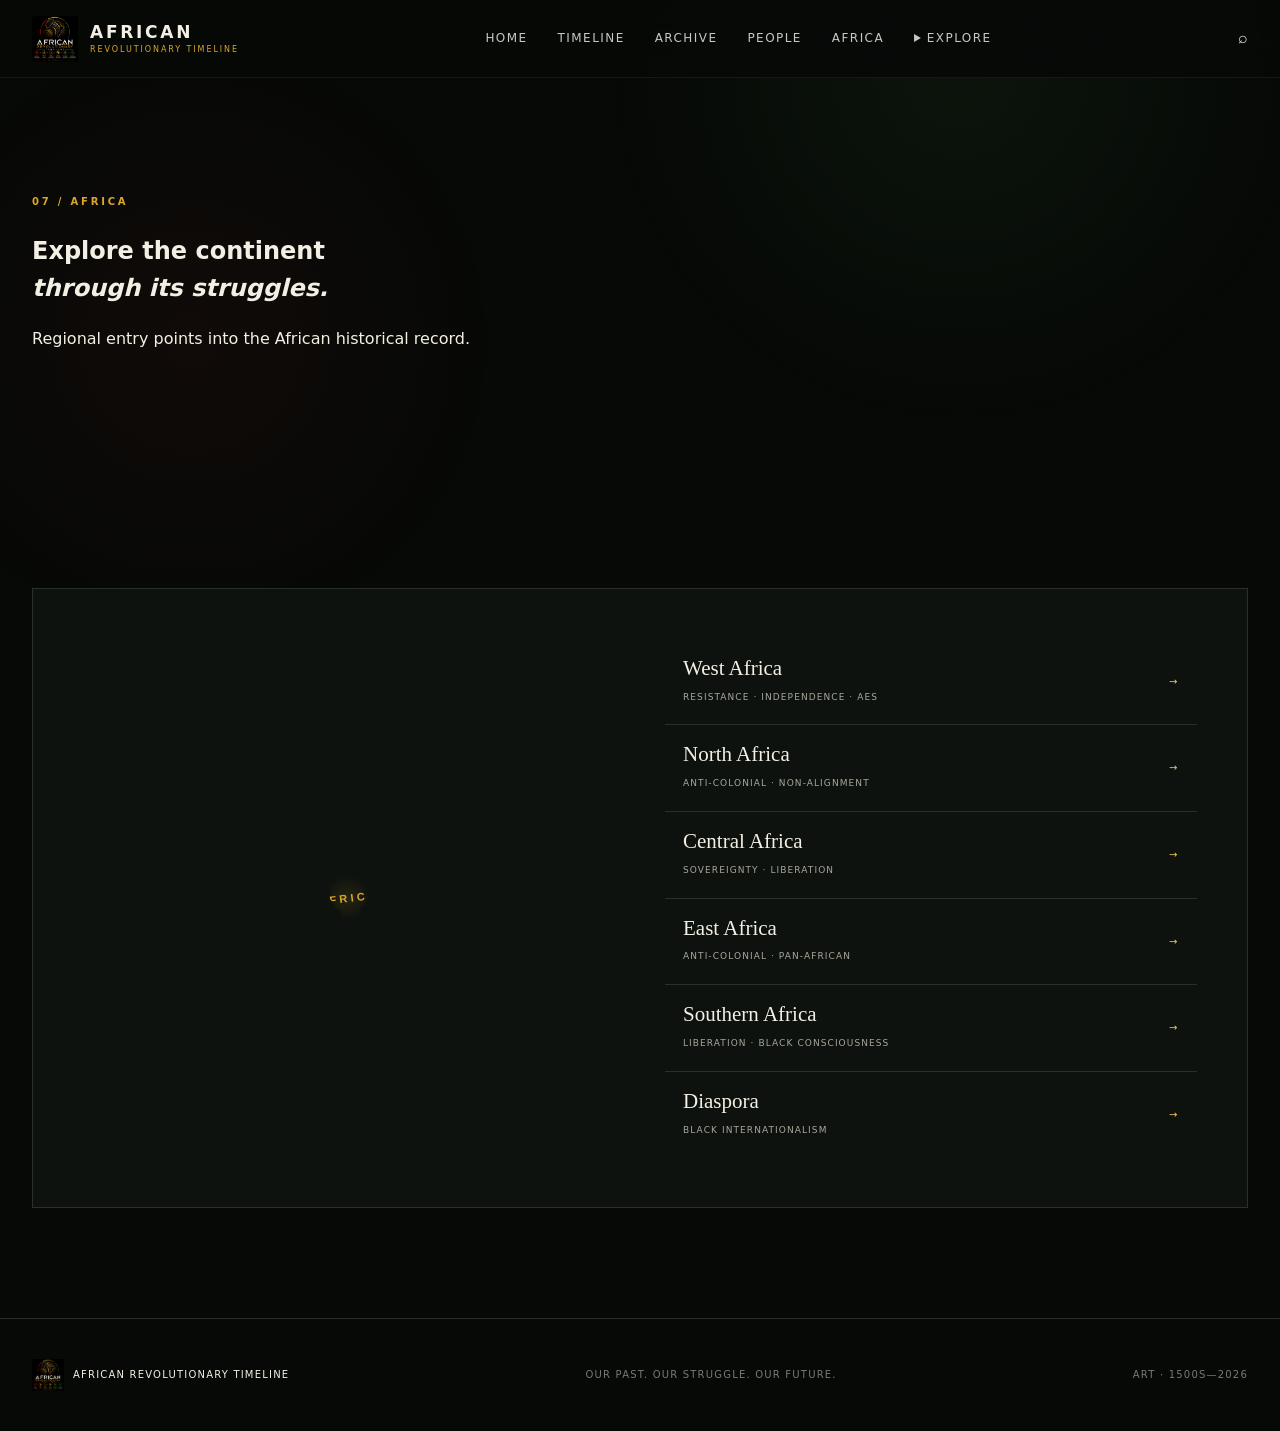
==== africa.html @ ce46e67d "refactor: split ART Africa into page" ====
<!doctype html><html lang="en"><head><meta charset="utf-8"><meta name="viewport" content="width=device-width,initial-scale=1"><title>Africa · African Revolutionary Timeline</title><link rel="icon" href="logo.png"><link rel="stylesheet" href="styles.css"></head><body><header class="site-header"><a class="brand" href="index.html"><img src="logo.png" alt=""><span><strong>AFRICAN</strong><small>REVOLUTIONARY TIMELINE</small></span></a><nav class="nav"><a href="index.html">Home</a><a href="timeline.html">Timeline</a><a href="archive.html">Archive</a><a href="people.html">People</a><a href="africa.html" aria-current="page">Africa</a><details class="nav-more"><summary>Explore</summary><div class="nav-menu"><a href="decolonisation.html">Decolonisation</a><a href="liberation.html">Liberation</a><a href="sovereignty.html">Sovereignty</a><a href="research.html">Research</a><a href="global-map.html">Global Map</a><a href="modern.html">Modern Era</a><a href="sources.html">Sources</a></div></details></nav><a class="header-search" href="timeline.html#timelineSearch">⌕</a></header><main><section class="section-pad page-intro"><span class="section-kicker">07 / AFRICA</span><h1>Explore the continent<br><em>through its struggles.</em></h1><p>Regional entry points into the African historical record.</p></section><section class="map-section section-pad"><div class="africa-panel"><div class="africa-shape" aria-label="Stylised map of Africa"><span>AFRICA</span></div><div class="region-list" id="regionList"></div></div></section></main><footer class="site-footer"><div class="footer-brand"><img src="logo.png" alt=""><span>AFRICAN REVOLUTIONARY TIMELINE</span></div><p>Our past. Our struggle. Our future.</p><span>ART · 1500s—2026</span></footer><script src="data.js"></script><script src="knowledge.js"></script><script src="sources.js"></script><script src="phase3-data.js"></script><script src="phase4-data.js"></script><script src="phase5-data.js"></script><script src="phase6-data.js"></script><script src="phase7-data.js"></script><script src="phase8-data.js"></script><script src="phase8-init.js"></script><script src="phase9-init.js"></script><script src="app.js"></script></body></html>
---- styles.css ----
:root{--bg:#070907;--panel:#0e120e;--panel2:#141a14;--text:#f3efe4;--muted:#a9a79c;--gold:#d9a72b;--gold2:#f0c65b;--red:#c9362d;--green:#3d8b45;--line:#293029;--max:1280px}*{box-sizing:border-box}html{scroll-behavior:smooth}body{margin:0;background:var(--bg);color:var(--text);font-family:Inter,ui-sans-serif,system-ui,-apple-system,BlinkMacSystemFont,"Segoe UI",sans-serif;line-height:1.55}body:before{content:"";position:fixed;inset:0;pointer-events:none;background:radial-gradient(circle at 75% 8%,rgba(61,139,69,.09),transparent 28%),radial-gradient(circle at 15% 38%,rgba(201,54,45,.05),transparent 25%);z-index:-1}a{color:inherit;text-decoration:none}button,input,select{font:inherit}.section-pad{max-width:var(--max);margin:auto;padding:110px 32px}.site-header{position:sticky;top:0;z-index:20;height:78px;padding:0 32px;display:flex;align-items:center;justify-content:space-between;background:rgba(7,9,7,.9);backdrop-filter:blur(18px);border-bottom:1px solid rgba(255,255,255,.06)}.brand{display:flex;align-items:center;gap:12px}.brand img{width:46px;height:46px;object-fit:contain}.brand span{display:flex;flex-direction:column;line-height:1}.brand strong{font-size:17px;letter-spacing:.16em}.brand small{margin-top:5px;font-size:8px;letter-spacing:.24em;color:var(--gold)}.nav{display:flex;gap:30px;font-size:12px;text-transform:uppercase;letter-spacing:.12em;color:#c8c8bf}.nav a:hover,.text-link:hover{color:var(--gold2)}.search-toggle{background:none;border:0;color:var(--text);font-size:27px;cursor:pointer}.hero{min-height:calc(100vh - 78px);display:grid;grid-template-columns:1fr .9fr;align-items:center;padding-top:70px;padding-bottom:80px}.eyebrow,.section-kicker{font-size:10px;text-transform:uppercase;letter-spacing:.28em;color:var(--gold);font-weight:700}.hero h1{font-family:Georgia,serif;font-weight:500;font-size:clamp(74px,11vw,150px);line-height:.82;letter-spacing:-.07em;margin:25px 0}.hero h1 em,.section-heading h2 em,.manifesto h2 em{color:var(--gold);font-style:italic}.hero-lede{max-width:570px;color:var(--muted);font-size:18px}.hero-actions{display:flex;gap:12px;margin-top:34px;flex-wrap:wrap}.button{display:inline-flex;align-items:center;gap:25px;padding:14px 19px;border:1px solid var(--line);text-transform:uppercase;letter-spacing:.12em;font-size:10px;font-weight:700}.button-primary{background:var(--gold);color:#0a0c08;border-color:var(--gold)}.button-primary:hover{background:var(--gold2)}.button-ghost:hover{border-color:var(--gold)}.hero-mark{justify-self:end;position:relative;width:min(44vw,560px);aspect-ratio:1;display:grid;place-items:center}.hero-mark img{position:relative;width:90%;filter:drop-shadow(0 25px 55px rgba(0,0,0,.7))}.ring{position:absolute;border-radius:50%;border:1px solid;inset:8%;opacity:.25}.ring-red{border-color:var(--red);transform:rotate(22deg)}.ring-gold{border-color:var(--gold);inset:3%;transform:rotate(-18deg)}.ring-green{border-color:var(--green);inset:14%;transform:rotate(48deg)}.manifesto{border-top:1px solid var(--line);border-bottom:1px solid var(--line);display:grid;grid-template-columns:1fr 1fr;gap:80px}.manifesto h2,.section-heading h2{font:500 clamp(38px,5vw,64px)/.98 Georgia,serif;letter-spacing:-.045em;margin:17px 0 0}.manifesto p{color:var(--muted);font-size:17px;max-width:590px;align-self:end}.section-heading{display:flex;justify-content:space-between;align-items:end;gap:30px;margin-bottom:40px}.section-intro{max-width:520px;color:var(--muted);font-size:14px}.timeline-tools{display:flex;gap:10px;align-items:center}.search-box{display:flex;align-items:center;gap:9px;border:1px solid var(--line);background:var(--panel);padding:0 13px;height:44px;width:min(370px,45vw)}.search-box input{width:100%;background:none;border:0;outline:0;color:var(--text);font-size:13px}.search-box input::placeholder{color:#72766e}.timeline-tools select{height:44px;background:var(--panel);color:var(--text);border:1px solid var(--line);padding:0 12px}.filter-row{display:flex;gap:8px;flex-wrap:wrap;margin-bottom:38px}.filter-chip{border:1px solid var(--line);background:transparent;color:var(--muted);padding:8px 12px;font-size:10px;text-transform:uppercase;letter-spacing:.11em;cursor:pointer}.filter-chip.active,.filter-chip:hover{border-color:var(--gold);color:var(--gold2)}.timeline{position:relative}.timeline:before{content:"";position:absolute;left:89px;top:0;bottom:0;width:1px;background:linear-gradient(var(--gold),var(--line),transparent)}.timeline-item{display:grid;grid-template-columns:180px 1fr;gap:38px;position:relative;padding:0 0 44px}.timeline-date{text-align:right;color:var(--gold2);font-size:12px;letter-spacing:.08em;padding-top:4px}.timeline-dot{position:absolute;left:84px;top:5px;width:11px;height:11px;border:2px solid var(--gold);background:var(--bg);border-radius:50%;box-shadow:0 0 0 6px var(--bg)}.timeline-card{border:1px solid var(--line);background:linear-gradient(135deg,rgba(255,255,255,.025),transparent);padding:25px 28px;cursor:pointer;transition:.2s}.timeline-card:hover{border-color:#565d53;transform:translateX(4px)}.timeline-card h3{font:500 28px/1.1 Georgia,serif;margin:8px 0}.timeline-card p{margin:8px 0;color:var(--muted);max-width:800px}.meta{display:flex;gap:9px;flex-wrap:wrap}.meta span{font-size:9px;letter-spacing:.12em;text-transform:uppercase;color:#8d9288}.load-more{display:block;margin:10px auto 0;background:none;border:1px solid var(--line);color:var(--text);padding:12px 20px;text-transform:uppercase;font-size:10px;letter-spacing:.16em;cursor:pointer}.independence-section{border-top:1px solid var(--line)}.independence-tools{display:flex;gap:10px;align-items:center;margin-bottom:18px}.table-search{flex:1;min-width:240px;height:44px;background:var(--panel);color:var(--text);border:1px solid var(--line);padding:0 13px;outline:0}.table-search::placeholder{color:#72766e}.independence-tools select{height:44px;background:var(--panel);color:var(--text);border:1px solid var(--line);padding:0 12px}.table-wrap{overflow:auto;border:1px solid var(--line);background:var(--panel)}.independence-table{width:100%;border-collapse:collapse;min-width:920px}.independence-table th,.independence-table td{padding:15px 16px;border-bottom:1px solid var(--line);text-align:left;vertical-align:top}.independence-table th{font-size:9px;text-transform:uppercase;letter-spacing:.13em;color:var(--gold);font-weight:700;background:#101510}.independence-table td{font-size:12px;color:#c9cbc3}.independence-table tbody tr:hover{background:var(--panel2)}.independence-table td:first-child{min-width:155px}.independence-table td strong{font:500 19px/1.1 Georgia,serif;color:var(--text);display:block;margin-bottom:7px}.table-link{border:0;background:none;color:var(--gold2);padding:0;text-transform:uppercase;letter-spacing:.14em;font-size:8px;cursor:pointer}.year-pill{display:inline-block;border:1px solid #4e4326;padding:5px 7px;color:var(--gold2);font-size:9px;letter-spacing:.04em}.empty-state{padding:30px;text-align:center;color:var(--muted)}.people-grid{display:grid;grid-template-columns:repeat(4,1fr);gap:12px}.person-card{min-height:270px;padding:22px;display:flex;flex-direction:column;justify-content:end;position:relative;overflow:hidden;border:1px solid var(--line);background:linear-gradient(155deg,#141814,#090b09)}.person-card:before{content:"";position:absolute;width:170px;height:170px;border:1px solid rgba(217,167,43,.16);border-radius:50%;right:-50px;top:-50px}.person-card:hover{border-color:#5a6057}.person-number{position:absolute;top:20px;left:20px;font-size:9px;color:var(--gold);letter-spacing:.15em}.person-card h3{font:500 27px/1.02 Georgia,serif;margin:0 0 8px}.person-card p{margin:0;color:var(--muted);font-size:12px}.person-card .person-era{margin-top:15px;font-size:9px;color:#777d73;text-transform:uppercase;letter-spacing:.13em}.text-link{font-size:10px;text-transform:uppercase;letter-spacing:.16em;color:var(--gold2)}.era-grid{display:grid;grid-template-columns:repeat(7,1fr);gap:1px;background:var(--line);border:1px solid var(--line)}.era-card{background:var(--panel);padding:23px 18px;min-height:205px}.era-card:hover{background:var(--panel2)}.era-card strong{font-size:10px;color:var(--gold);letter-spacing:.15em}.era-card h3{font:500 23px/1.05 Georgia,serif;margin:24px 0 9px}.era-card p{font-size:11px;color:var(--muted)}.africa-panel{display:grid;grid-template-columns:1fr 1fr;gap:50px;align-items:center;background:var(--panel);border:1px solid var(--line);padding:50px}.africa-shape{aspect-ratio:1/.95;max-width:470px;margin:auto;display:grid;place-items:center;position:relative;background:radial-gradient(ellipse at 47% 50%,rgba(217,167,43,.12),transparent 54%);clip-path:polygon(48% 2%,64% 11%,67% 23%,76% 29%,75% 40%,82% 48%,76% 61%,69% 67%,68% 77%,60% 91%,52% 97%,46% 84%,38% 81%,35% 71%,28% 67%,24% 57%,17% 50%,21% 40%,16% 30%,28% 23%,33% 11%)}.africa-shape:after{content:"";position:absolute;inset:10%;border:1px solid rgba(217,167,43,.35);clip-path:inherit}.africa-shape span{font:700 11px sans-serif;letter-spacing:.3em;color:var(--gold);transform:rotate(-7deg)}.region-list{display:grid;gap:1px;background:var(--line)}.region{background:var(--panel);padding:17px 18px;display:flex;justify-content:space-between;align-items:center;cursor:pointer}.region:hover{background:var(--panel2)}.region strong{font:500 21px Georgia,serif}.region small{color:var(--muted);font-size:9px;text-transform:uppercase;letter-spacing:.12em}.modern-section{display:grid;grid-template-columns:1fr 1fr;gap:80px;align-items:stretch;border-top:1px solid var(--line)}.modern-copy h2{font:500 clamp(55px,7vw,92px)/.88 Georgia,serif;letter-spacing:-.06em;margin:20px 0}.modern-copy p{max-width:550px;color:var(--muted);font-size:17px}.aes-card{background:linear-gradient(145deg,#121e12,#0d100d);border:1px solid rgba(61,139,69,.4);padding:42px;display:flex;flex-direction:column;justify-content:end;min-height:400px;position:relative;overflow:hidden}.aes-card:before{content:"";position:absolute;width:380px;height:380px;border:1px solid rgba(217,167,43,.18);border-radius:50%;right:-140px;top:-130px}.aes-card h3{font:500 52px/.92 Georgia,serif;margin:28px 0}.aes-card>p:last-of-type{color:#8f948b;font-size:10px;letter-spacing:.2em}.aes-countries{display:flex;gap:8px;flex-wrap:wrap;margin-bottom:18px}.aes-countries span{font-size:9px;letter-spacing:.14em;border:1px solid #304330;padding:7px 9px;color:#a9b2a7}.source-grid{display:grid;grid-template-columns:repeat(3,1fr);gap:12px}.source-grid>div{border-top:2px solid var(--gold);padding:20px 0}.source-grid strong{font:500 24px Georgia,serif}.source-grid p{color:var(--muted);font-size:13px}.site-footer{border-top:1px solid var(--line);max-width:var(--max);margin:auto;padding:38px 32px;display:flex;align-items:center;justify-content:space-between;gap:20px;color:#777b74;font-size:10px;text-transform:uppercase;letter-spacing:.12em}.footer-brand{display:flex;align-items:center;gap:9px;color:var(--text)}.footer-brand img{width:32px;height:32px;object-fit:contain}dialog{width:min(760px,calc(100% - 32px));background:#0d110d;color:var(--text);border:1px solid #424b40;padding:0;box-shadow:0 30px 100px rgba(0,0,0,.7)}dialog::backdrop{background:rgba(0,0,0,.78);backdrop-filter:blur(4px)}.dialog-close{position:absolute;right:16px;top:12px;border:0;background:none;color:var(--muted);font-size:30px;cursor:pointer}.dialog-body{padding:50px}.dialog-body .dialog-label{color:var(--gold);font-size:10px;text-transform:uppercase;letter-spacing:.2em}.dialog-body h2{font:500 50px/.95 Georgia,serif;margin:12px 0}.dialog-body p{color:var(--muted);font-size:15px}.dialog-columns{display:grid;grid-template-columns:1fr 1fr;gap:30px;border-top:1px solid var(--line);margin-top:30px;padding-top:25px}.dialog-columns strong{font-size:9px;color:var(--gold);text-transform:uppercase;letter-spacing:.16em}.dialog-columns p{font-size:13px;color:var(--text)}.archive-note{margin-top:28px;padding-top:20px;border-top:1px solid var(--line)}.archive-note strong{font-size:9px;color:var(--gold);text-transform:uppercase;letter-spacing:.16em}.archive-note p{font-size:12px}.section-heading .section-intro{margin:0 0 5px}.independence-section .section-heading{align-items:end}.independence-section .section-heading h2{max-width:700px}@media(max-width:900px){.nav{display:none}.hero{grid-template-columns:1fr}.hero-mark{width:min(80vw,500px);justify-self:center;margin-top:30px}.manifesto,.modern-section{grid-template-columns:1fr;gap:35px}.people-grid{grid-template-columns:repeat(2,1fr)}.era-grid{grid-template-columns:repeat(2,1fr)}.africa-panel{grid-template-columns:1fr;padding:30px}.section-heading{align-items:start;flex-direction:column}.timeline-tools{width:100%}.search-box{width:100%}.timeline-tools select{min-width:120px}.independence-tools{align-items:stretch;flex-direction:column}.independence-tools select{width:100%}.section-intro{max-width:none}}@media(max-width:560px){.section-pad{padding:75px 18px}.site-header{padding:0 18px}.brand small{display:none}.brand img{width:40px}.hero h1{font-size:76px}.people-grid{grid-template-columns:1fr}.era-grid{grid-template-columns:1fr}.timeline:before{left:9px}.timeline-item{grid-template-columns:1fr;padding-left:28px}.timeline-date{text-align:left;padding-left:0}.timeline-dot{left:4px}.timeline-card{padding:20px}.timeline-tools{flex-direction:column;align-items:stretch}.timeline-tools select{width:100%}.source-grid{grid-template-columns:1fr}.site-footer{padding:30px 18px;flex-direction:column;align-items:flex-start}.footer-brand span{font-size:9px}.hero-actions{flex-direction:column;align-items:stretch}.button{justify-content:space-between}.independence-table{min-width:760px}.table-wrap{margin-left:-1px;margin-right:-1px}.section-heading .section-intro{font-size:13px}.dialog-body{padding:35px 24px}.dialog-body h2{font-size:38px}.dialog-columns{grid-template-columns:1fr;gap:8px}}
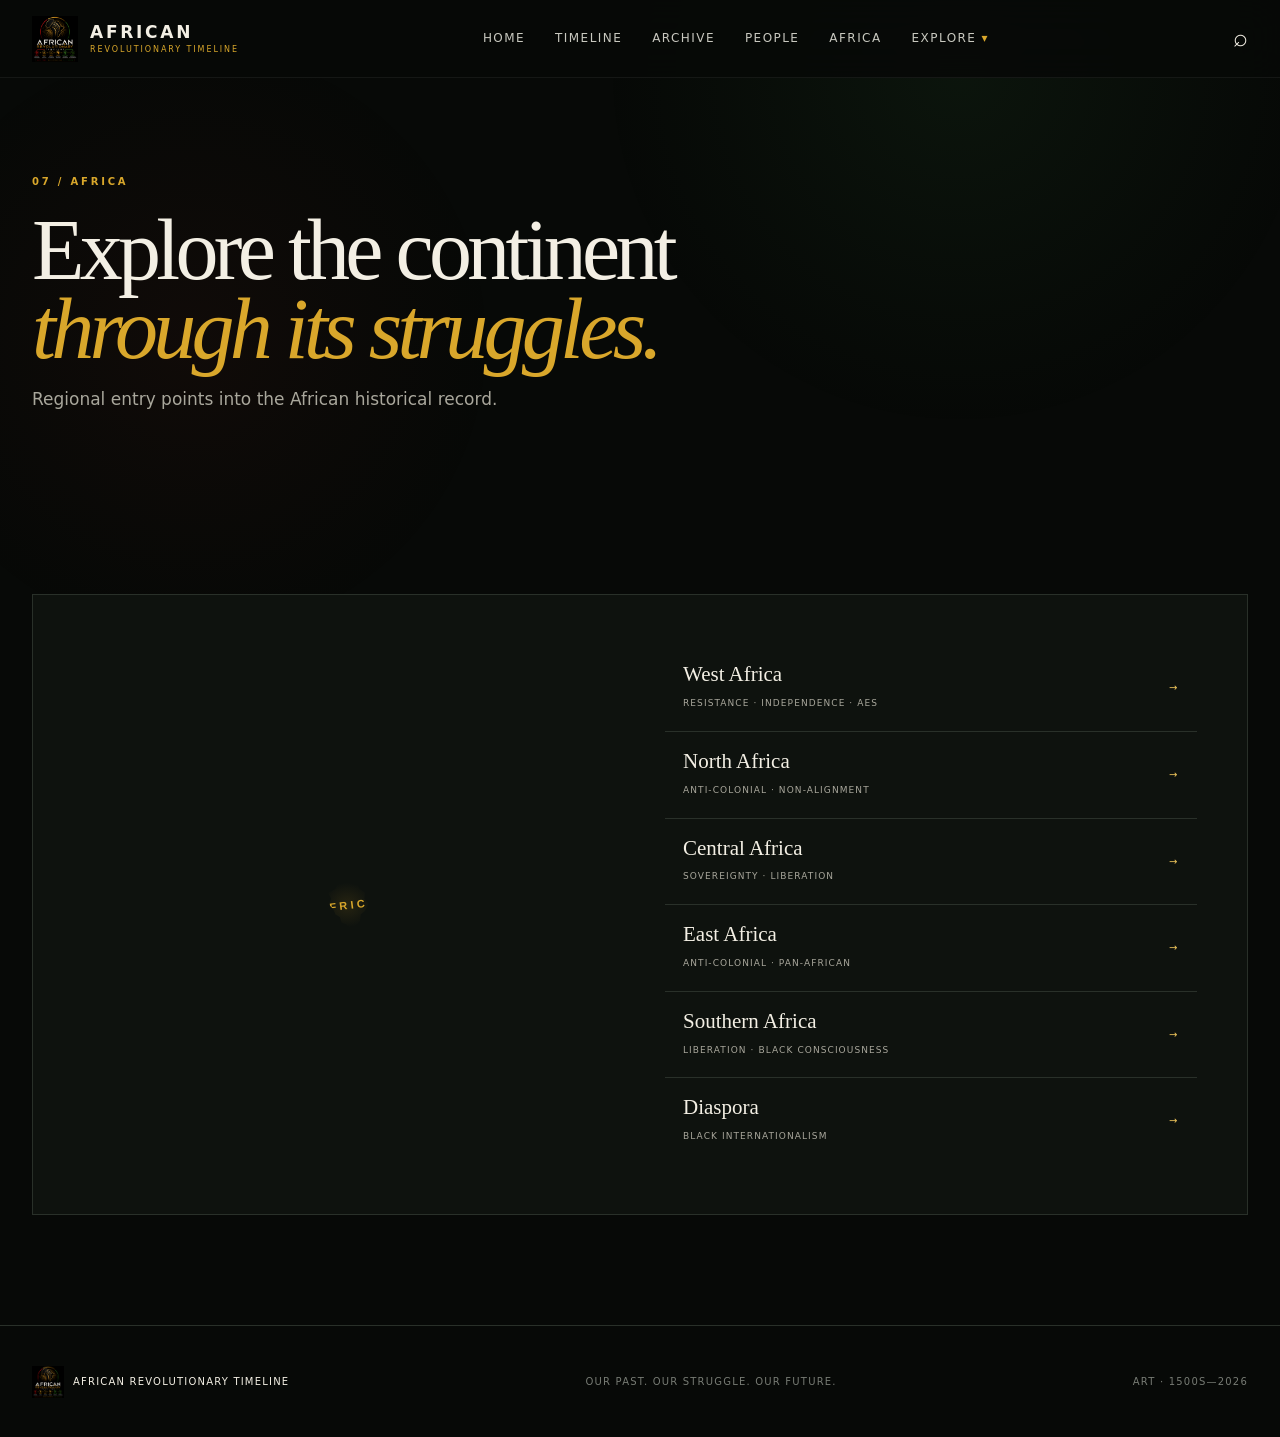
==== commit 3e7b4fac: "style: apply clean page layout to ART Africa" ====
--- a/africa.html
+++ b/africa.html
@@ -1 +1 @@
-<!doctype html><html lang="en"><head><meta charset="utf-8"><meta name="viewport" content="width=device-width,initial-scale=1"><title>Africa · African Revolutionary Timeline</title><link rel="icon" href="logo.png"><link rel="stylesheet" href="styles.css"></head><body><header class="site-header"><a class="brand" href="index.html"><img src="logo.png" alt=""><span><strong>AFRICAN</strong><small>REVOLUTIONARY TIMELINE</small></span></a><nav class="nav"><a href="index.html">Home</a><a href="timeline.html">Timeline</a><a href="archive.html">Archive</a><a href="people.html">People</a><a href="africa.html" aria-current="page">Africa</a><details class="nav-more"><summary>Explore</summary><div class="nav-menu"><a href="decolonisation.html">Decolonisation</a><a href="liberation.html">Liberation</a><a href="sovereignty.html">Sovereignty</a><a href="research.html">Research</a><a href="global-map.html">Global Map</a><a href="modern.html">Modern Era</a><a href="sources.html">Sources</a></div></details></nav><a class="header-search" href="timeline.html#timelineSearch">⌕</a></header><main><section class="section-pad page-intro"><span class="section-kicker">07 / AFRICA</span><h1>Explore the continent<br><em>through its struggles.</em></h1><p>Regional entry points into the African historical record.</p></section><section class="map-section section-pad"><div class="africa-panel"><div class="africa-shape" aria-label="Stylised map of Africa"><span>AFRICA</span></div><div class="region-list" id="regionList"></div></div></section></main><footer class="site-footer"><div class="footer-brand"><img src="logo.png" alt=""><span>AFRICAN REVOLUTIONARY TIMELINE</span></div><p>Our past. Our struggle. Our future.</p><span>ART · 1500s—2026</span></footer><script src="data.js"></script><script src="knowledge.js"></script><script src="sources.js"></script><script src="phase3-data.js"></script><script src="phase4-data.js"></script><script src="phase5-data.js"></script><script src="phase6-data.js"></script><script src="phase7-data.js"></script><script src="phase8-data.js"></script><script src="phase8-init.js"></script><script src="phase9-init.js"></script><script src="app.js"></script></body></html>+<!doctype html><html lang="en"><head><meta charset="utf-8"><meta name="viewport" content="width=device-width,initial-scale=1"><title>Africa · African Revolutionary Timeline</title><link rel="icon" href="logo.png"><link rel="stylesheet" href="styles.css"><link rel="stylesheet" href="pages.css"></head><body><header class="site-header"><a class="brand" href="index.html"><img src="logo.png" alt=""><span><strong>AFRICAN</strong><small>REVOLUTIONARY TIMELINE</small></span></a><nav class="nav"><a href="index.html">Home</a><a href="timeline.html">Timeline</a><a href="archive.html">Archive</a><a href="people.html">People</a><a href="africa.html" aria-current="page">Africa</a><details class="nav-more"><summary>Explore</summary><div class="nav-menu"><a href="decolonisation.html">Decolonisation</a><a href="liberation.html">Liberation</a><a href="sovereignty.html">Sovereignty</a><a href="research.html">Research</a><a href="global-map.html">Global Map</a><a href="modern.html">Modern Era</a><a href="sources.html">Sources</a></div></details></nav><a class="header-search" href="timeline.html#timelineSearch">⌕</a></header><main><section class="section-pad page-intro"><span class="section-kicker">07 / AFRICA</span><h1>Explore the continent<br><em>through its struggles.</em></h1><p>Regional entry points into the African historical record.</p></section><section class="map-section section-pad"><div class="africa-panel"><div class="africa-shape" aria-label="Stylised map of Africa"><span>AFRICA</span></div><div class="region-list" id="regionList"></div></div></section></main><footer class="site-footer"><div class="footer-brand"><img src="logo.png" alt=""><span>AFRICAN REVOLUTIONARY TIMELINE</span></div><p>Our past. Our struggle. Our future.</p><span>ART · 1500s—2026</span></footer><script src="data.js"></script><script src="knowledge.js"></script><script src="sources.js"></script><script src="phase3-data.js"></script><script src="phase4-data.js"></script><script src="phase5-data.js"></script><script src="phase6-data.js"></script><script src="phase7-data.js"></script><script src="phase8-data.js"></script><script src="phase8-init.js"></script><script src="phase9-init.js"></script><script src="app.js"></script></body></html>
--- a/pages.css
+++ b/pages.css
@@ -0,0 +1 @@
+.page-intro{max-width:var(--max);padding-top:90px;padding-bottom:55px}.page-intro h1{font:500 clamp(48px,7vw,86px)/.92 Georgia,serif;letter-spacing:-.055em;margin:18px 0 16px}.page-intro h1 em{color:var(--gold);font-style:italic}.page-intro>p{max-width:680px;color:var(--muted);font-size:17px}.portal-section{border-top:1px solid var(--line)}.portal-grid{display:grid;grid-template-columns:repeat(4,1fr);gap:12px}.portal-card{display:block;min-height:220px;padding:25px;border:1px solid var(--line);background:linear-gradient(145deg,#141814,#090b09);transition:.2s}.portal-card:hover{border-color:#62695f;transform:translateY(-3px)}.portal-card span{font-size:10px;letter-spacing:.18em;color:var(--gold)}.portal-card h3{font:500 28px/1.05 Georgia,serif;margin:45px 0 10px}.portal-card p{color:var(--muted);font-size:12px;margin:0}.nav-more{position:relative;text-transform:uppercase;letter-spacing:.12em;font-size:12px}.nav-more summary{list-style:none;cursor:pointer;color:#c8c8bf}.nav-more summary::-webkit-details-marker{display:none}.nav-more summary:after{content:' ▾';color:var(--gold)}.nav-more[open] summary{color:var(--gold2)}.nav-menu{position:absolute;right:0;top:30px;min-width:210px;padding:8px;background:#0b0e0b;border:1px solid var(--line);box-shadow:0 20px 50px rgba(0,0,0,.5);display:grid;gap:2px}.nav-menu a{padding:10px 12px;font-size:10px;color:#c8c8bf}.nav-menu a:hover{background:var(--panel2);color:var(--gold2)}.header-search{color:var(--text);font-size:25px}.research-search{margin-bottom:20px}.art-map-shell{border:1px solid var(--line);background:var(--panel);overflow:hidden}.art-map-toolbar{display:flex;align-items:center;gap:12px;padding:14px;border-bottom:1px solid var(--line);flex-wrap:wrap}.art-map-toolbar label{font-size:10px;text-transform:uppercase;letter-spacing:.12em;color:var(--gold)}.art-map-toolbar select,.art-map-toolbar input{height:40px;background:#090c09;color:var(--text);border:1px solid var(--line);padding:0 11px}.art-map-toolbar input{flex:1;min-width:220px}.art-map-toolbar span{font-size:10px;color:var(--muted);text-transform:uppercase;letter-spacing:.1em}.art-global-map{height:650px;background:#101510}.art-map-note{padding:15px 17px;border-top:1px solid var(--line);color:var(--muted);font-size:11px}.art-map-note strong{color:var(--gold2)}.art-map-popup{color:#172017;min-width:180px}.art-map-popup h3{margin:0 0 5px}.art-map-popup p{margin:5px 0}.modern-page-card{max-width:900px;margin:auto;background:linear-gradient(145deg,#121e12,#0d100d);border:1px solid rgba(61,139,69,.4);padding:50px}.modern-page-card h2{font:500 clamp(42px,6vw,72px)/.95 Georgia,serif;margin:20px 0}.modern-page-card p{color:var(--muted);max-width:650px}.source-grid{margin-top:10px}@media(max-width:900px){.portal-grid{grid-template-columns:repeat(2,1fr)}.nav{gap:16px}.art-global-map{height:520px}}@media(max-width:560px){.portal-grid{grid-template-columns:1fr}.page-intro{padding-top:65px}.nav{display:none}.site-header{padding:0 18px}.art-global-map{height:430px}.art-map-toolbar{align-items:stretch;flex-direction:column}.art-map-toolbar input,.art-map-toolbar select{width:100%}}
